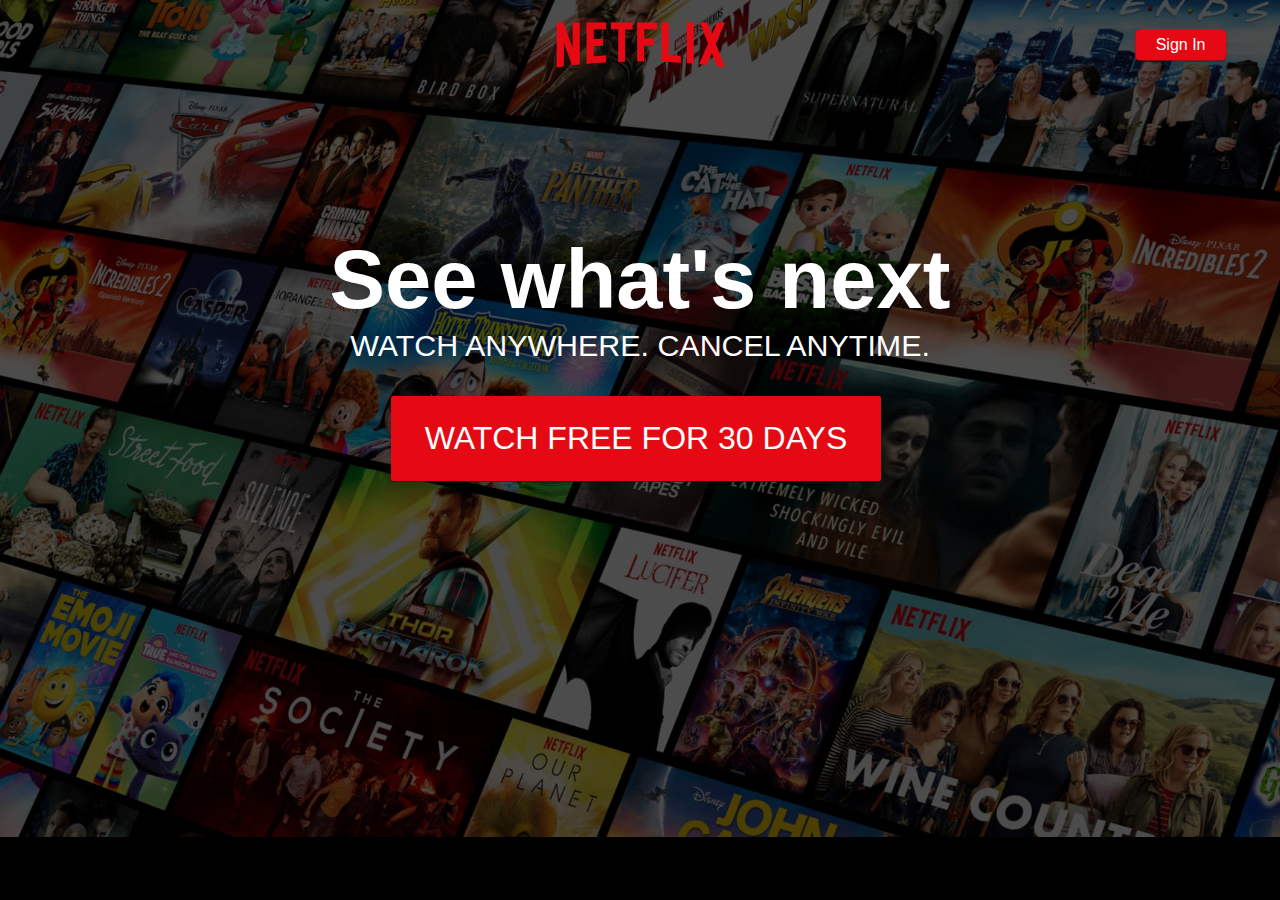
==== index.html @ 0a5d641a "Showcase Finished" ====
<!DOCTYPE html>
<html lang="en">
<head>
    <meta charset="UTF-8">
    <meta name="viewport" content="width=device-width, initial-scale=1.0">
    <meta http-equiv="X-UA-Compatible" content="ie=edge">
    <link rel="stylesheet" href="https://use.fontawesome.com/releases/v5.8.2/css/all.css" integrity="sha384-oS3vJWv+0UjzBfQzYUhtDYW+Pj2yciDJxpsK1OYPAYjqT085Qq/1cq5FLXAZQ7Ay" crossorigin="anonymous">
    <link rel="stylesheet" href="css/Style.css">
    <title>Netflix - Watch TV Shows Online, Watch Movies Online</title>
</head>
<body>
    <header class="showcase">
        <div class="showcase-top">
            <img src="img/logo.png" alt="Netflix Logo">
            <a href="#" class="btn btn-rounded">Sign In</a>
        </div>
        <div class="showcase-content">
            <h1>See what's next</h1>
            <p>Watch Anywhere. Cancel Anytime.</p>
            <a href="#" class="btn btn-xl">
                Watch Free for 30 Days <i class="fas fa-chevron-right btn-icon"></i>
            </a>
        </div>
    </header>    
</body>
</html>
---- css/Style.css ----
:root {
    --primary-color: #e50914;
}

* {
    box-sizing: border-box;
    margin: 0;
    padding: 0;
}

body {
    font-family: Arial, Helvetica, sans-serif;
    -webkit-font-smoothing: antialiased;
    background: #000;
    color: #999;
}

ul {
    list-style: none;
}

h1, h2, h3, h4 {
    color: #fff;
}

a {
    color: #fff;
    text-decoration: none;
}

p {
    margin: 0.5rem 0;
}

img {
    width: 100%;
}

.showcase {
    width: 100%;
    height: 93vh;
    position: relative;
    background: url('../img/background.jpg') no-repeat center center/cover;
}

.showcase::after {
    content: '';
    position: absolute;
    top: 0;
    left: 0;
    width: 100%;
    height: 100%;
    z-index: 1;
    background: rgba(0,0,0, 0.6);
    box-shadow: inset 120px 100px 250px #000000, inset -120px -100px -250px #000000;
}

.showcase-top {
    position: relative;
    height: 90px;
    z-index: 2;
}

.showcase-top img {
    width: 170px;
    position: absolute;
    top: 50%;
    left: 50%;
    transform: translate(-50%, -50%);
}

.showcase-top a {
    position: absolute;
    top: 50%;
    right: 0;
    transform: translate(-50%, -50%);
}

.showcase-content {
    position: relative;
    margin: auto;
    display: flex;
    flex-direction: column;
    justify-content: center;
    align-items: center;
    text-align: center;
    margin-top: 9rem;
    z-index: 2;
}

.showcase-content h1 {
    font-weight: 700;
    font-size: 5.2rem;
    line-height: 1.1;
    margin-bottom: 0 0 2rem;
}

.showcase-content p {
    text-transform: uppercase;
    color: #fff;
    font-weight: 400;
    font-size: 1.9rem;
    line-height: 1.25;
    margin: 0 0 2rem;
}

.btn {
    display: inline-block;
    background: var(--primary-color);
    color: #fff;
    padding: 0.4rem 1.3rem;
    font-size: 1rem;
    text-align: center;
    border: none;
    cursor: pointer;
    margin-right: 0.5rem;
    outline: none;
    box-shadow: 0 1px 0 rgba(0,0,0, 0.45);
    border-radius: 2px;
}

.btn:hover {
    opacity: 0.9;
}

.btn-rounded {
    border-radius: 5px;
}

.btn-xl {
    font-size: 2rem;
    padding: 1.5rem 2.1rem;
    text-transform: uppercase;
}

.btn-lg {
    font-size: 1rem;
    padding: 0.8 1.3rem;
    text-transform: uppercase;
}
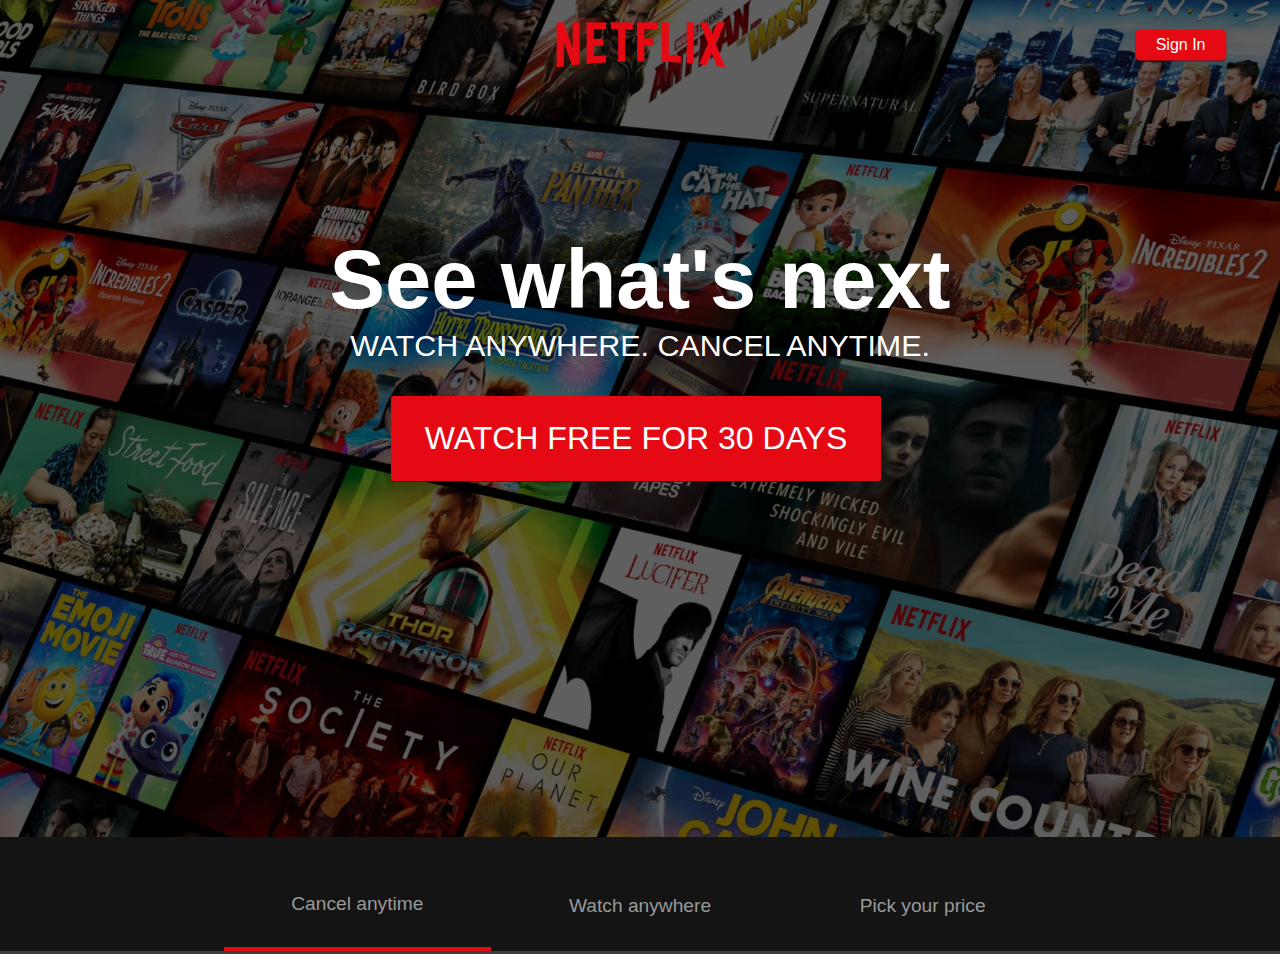
==== commit 96827873: "Tabs (basic) Finished" ====
--- a/index.html
+++ b/index.html
@@ -22,5 +22,22 @@
             </a>
         </div>
     </header>    
+
+    <section class="tabs">
+        <div class="container">
+            <div id="tab-1" class="tab-item tab-border">
+                <i class="fas fa-door-open fa-3x"></i>
+                <p class="hide-sm">Cancel anytime</p>
+            </div>
+            <div id="tab-2" class="tab-item">
+                <i class="fas fa-tablet-alt fa-3x"></i>
+                <p class="hide-sm">Watch anywhere</p>
+            </div>
+            <div id="tab-3" class="tab-item">
+                <i class="fas fa-tags fa-3x"></i>
+                <p class="hide-sm">Pick your price</p>
+            </div>
+        </div>
+    </section>
 </body>
 </html>--- a/css/Style.css
+++ b/css/Style.css
@@ -1,5 +1,6 @@
 :root {
     --primary-color: #e50914;
+    --dark-color: #141414;
 }
 
 * {
@@ -51,7 +52,7 @@
     width: 100%;
     height: 100%;
     z-index: 1;
-    background: rgba(0,0,0, 0.6);
+    background: rgba(0,0,0, 0.5);
     box-shadow: inset 120px 100px 250px #000000, inset -120px -100px -250px #000000;
 }
 
@@ -104,6 +105,47 @@
     margin: 0 0 2rem;
 }
 
+.tabs {
+    background: var(--dark-color);
+    padding-top: 1rem;
+    border-bottom: 3px solid #3d3d3d;
+}
+
+.tabs .container {
+    display: grid;
+    grid-template-columns: repeat(3, 1fr);
+    grid-gap: 1rem;
+    align-items: center;
+    justify-content: center;
+    text-align: center;
+}
+
+.tabs p {
+    font-size: 1.2rem;
+    padding-top: 0.5rem;
+}
+
+.tabs .container > div {
+    padding: 1.5rem 0;
+}
+
+.tabs .container > div:hover {
+    color: #fff;
+    cursor: pointer;
+}
+
+.tab-border {
+    border-bottom: var(--primary-color) 4px solid;
+}
+
+.container {
+    max-width: 70%;
+    margin: auto;
+    overflow: hidden;
+    padding: 0 2rem;
+}
+
+
 .btn {
     display: inline-block;
     background: var(--primary-color);
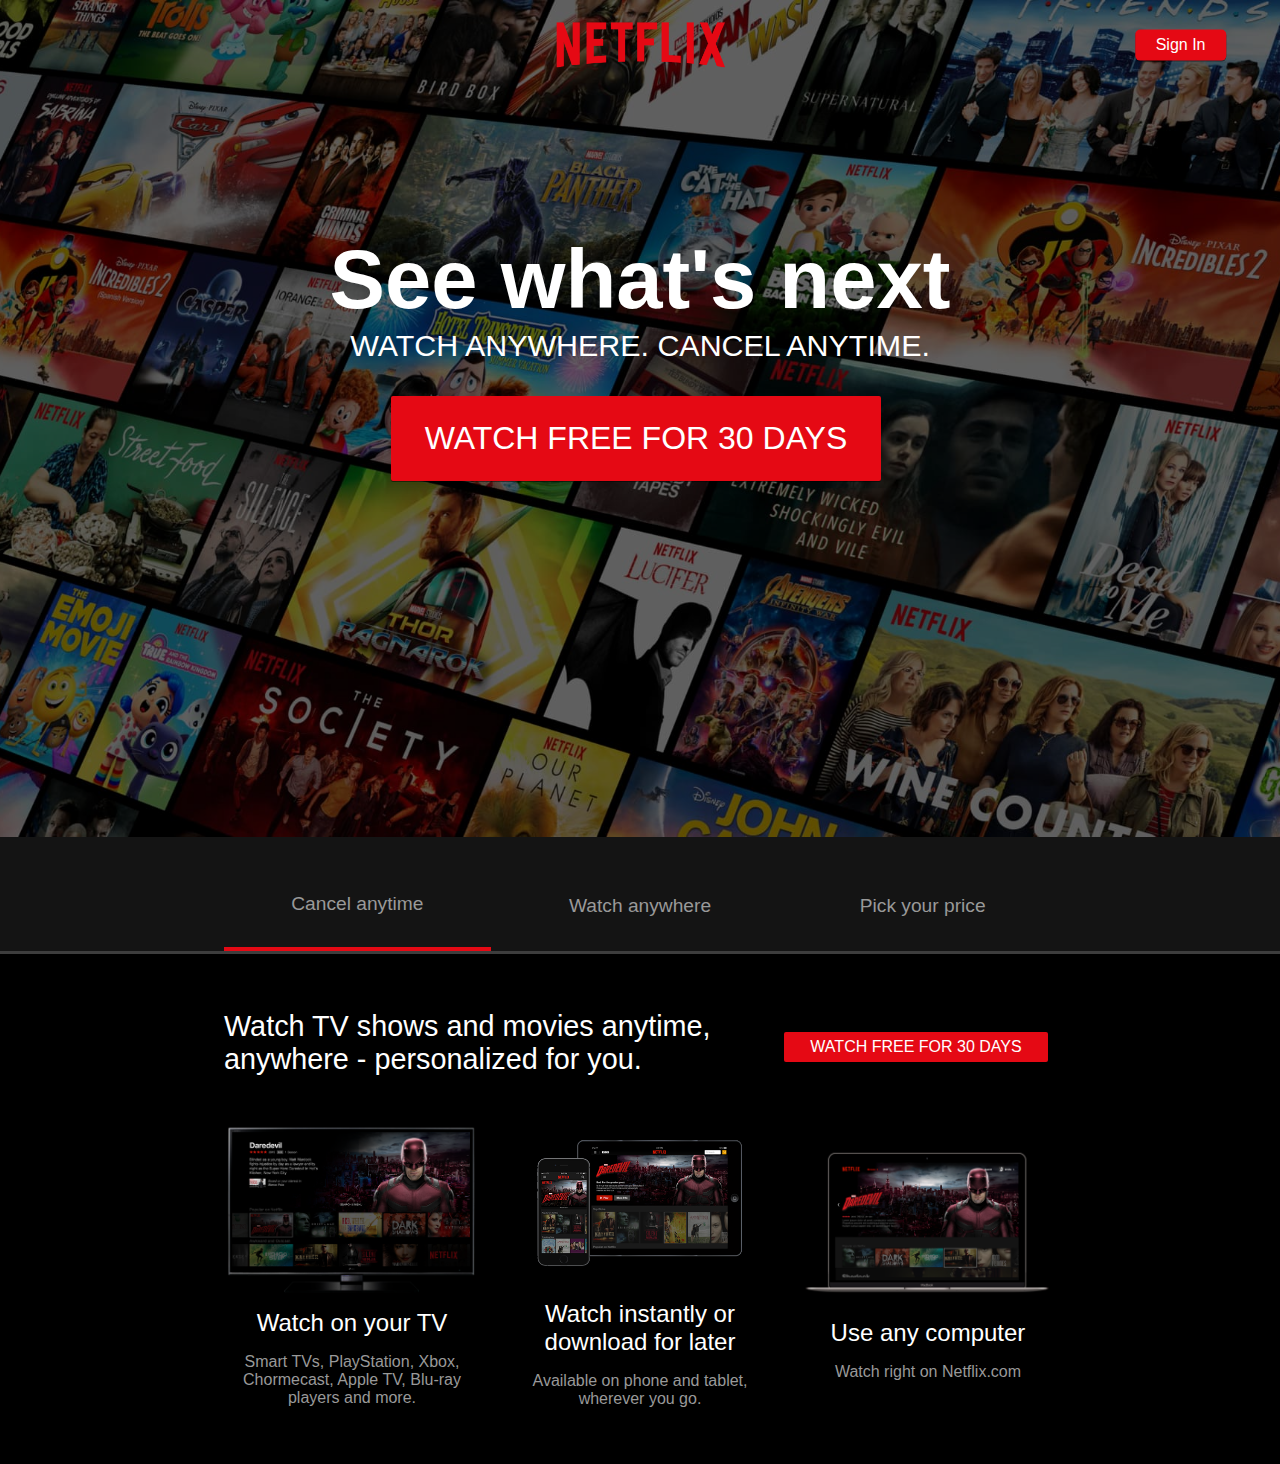
==== commit 868dd618: "Tab Content 1-2 Finished" ====
--- a/index.html
+++ b/index.html
@@ -39,5 +39,51 @@
             </div>
         </div>
     </section>
+
+    <section class="tab-content">
+        <div class="container">
+            <!-- <div id="tab-1-content" class="tab-content-item show">
+                <div class="tab-1-content-inner">
+                    <div>
+                        <p class="text-lg">
+                            If you decide Netflix isn't for you - no problem. No commitment. Cancel online anytime.
+                        </p>
+                        <a href="#" class="btn btn-lg">Watch Free For 30 Days</a>
+                    </div>
+                    <img src="img/tab-content-1.png" alt="Tab 1">
+                </div>
+            </div> -->
+            <div id="tab-2-content" class="tab-content-item">
+                <div class="tab-2-content-top">
+                    <p class="text-lg">
+                        Watch TV shows and movies anytime, anywhere - personalized for you.
+                    </p>
+                    <a href="#" class="btn btn-lg">Watch Free For 30 Days</a>
+                </div>
+                <div class="tab-2-content-bottom">
+                    <div>
+                        <img src="img/tab-content-2-1.png" alt="Tab 2-1">
+                        <p class="text-md">Watch on your TV</p>
+                        <p class="text-dark">
+                            Smart TVs, PlayStation, Xbox, Chormecast, Apple TV, Blu-ray players and more.
+                        </p>
+                    </div>
+                    <div>
+                        <img src="img/tab-content-2-2.png" alt="Tab 2-1">
+                        <p class="text-md">Watch instantly or download for later</p>
+                        <p class="text-dark">
+                            Available on phone and tablet, wherever you go.
+                        </p>
+                    </div>
+                    <div>
+                        <img src="img/tab-content-2-3.png" alt="Tab 2-1">
+                        <p class="text-md">Use any computer</p>
+                        <p class="text-dark">Watch right on Netflix.com</p>
+                        </p>
+                    </div>
+                </div>
+            </div>
+        </div>
+    </section>
 </body>
 </html>--- a/css/Style.css
+++ b/css/Style.css
@@ -138,6 +138,40 @@
     border-bottom: var(--primary-color) 4px solid;
 }
 
+.tab-content {
+    padding: 3rem 0;
+    background: #000;
+    color: #fff;
+}
+
+#tab-1-content .tab-1-content-inner {
+    display: grid;
+    grid-template-columns: repeat(2, 1fr);
+    grid-gap: 2rem;
+    align-items: center;
+    justify-content: center;
+}
+
+#tab-2-content .tab-2-content-top {
+    display: grid;
+    grid-template-columns: 2fr 1fr;
+    grid-gap: 1rem;
+    justify-content: center;
+    align-items: center;
+}
+
+#tab-2-content .tab-2-content-bottom {
+    margin-top: 2rem;
+    display: grid;
+    grid-template-columns: repeat(3, 1fr);
+    grid-gap: 2rem;
+    justify-content: center;
+    align-items: center;
+    text-align: center;
+}
+
+
+
 .container {
     max-width: 70%;
     margin: auto;
@@ -145,6 +179,23 @@
     padding: 0 2rem;
 }
 
+.text-lg {
+    font-size: 1.8rem;
+    margin-bottom: 1rem;
+}
+
+.text-md {
+    font-size: 1.5rem;
+    margin-bottom: 1rem;
+}
+
+.text-center {
+    text-align: center;
+}
+
+.text-dark {
+    color: #999;
+}
 
 .btn {
     display: inline-block;
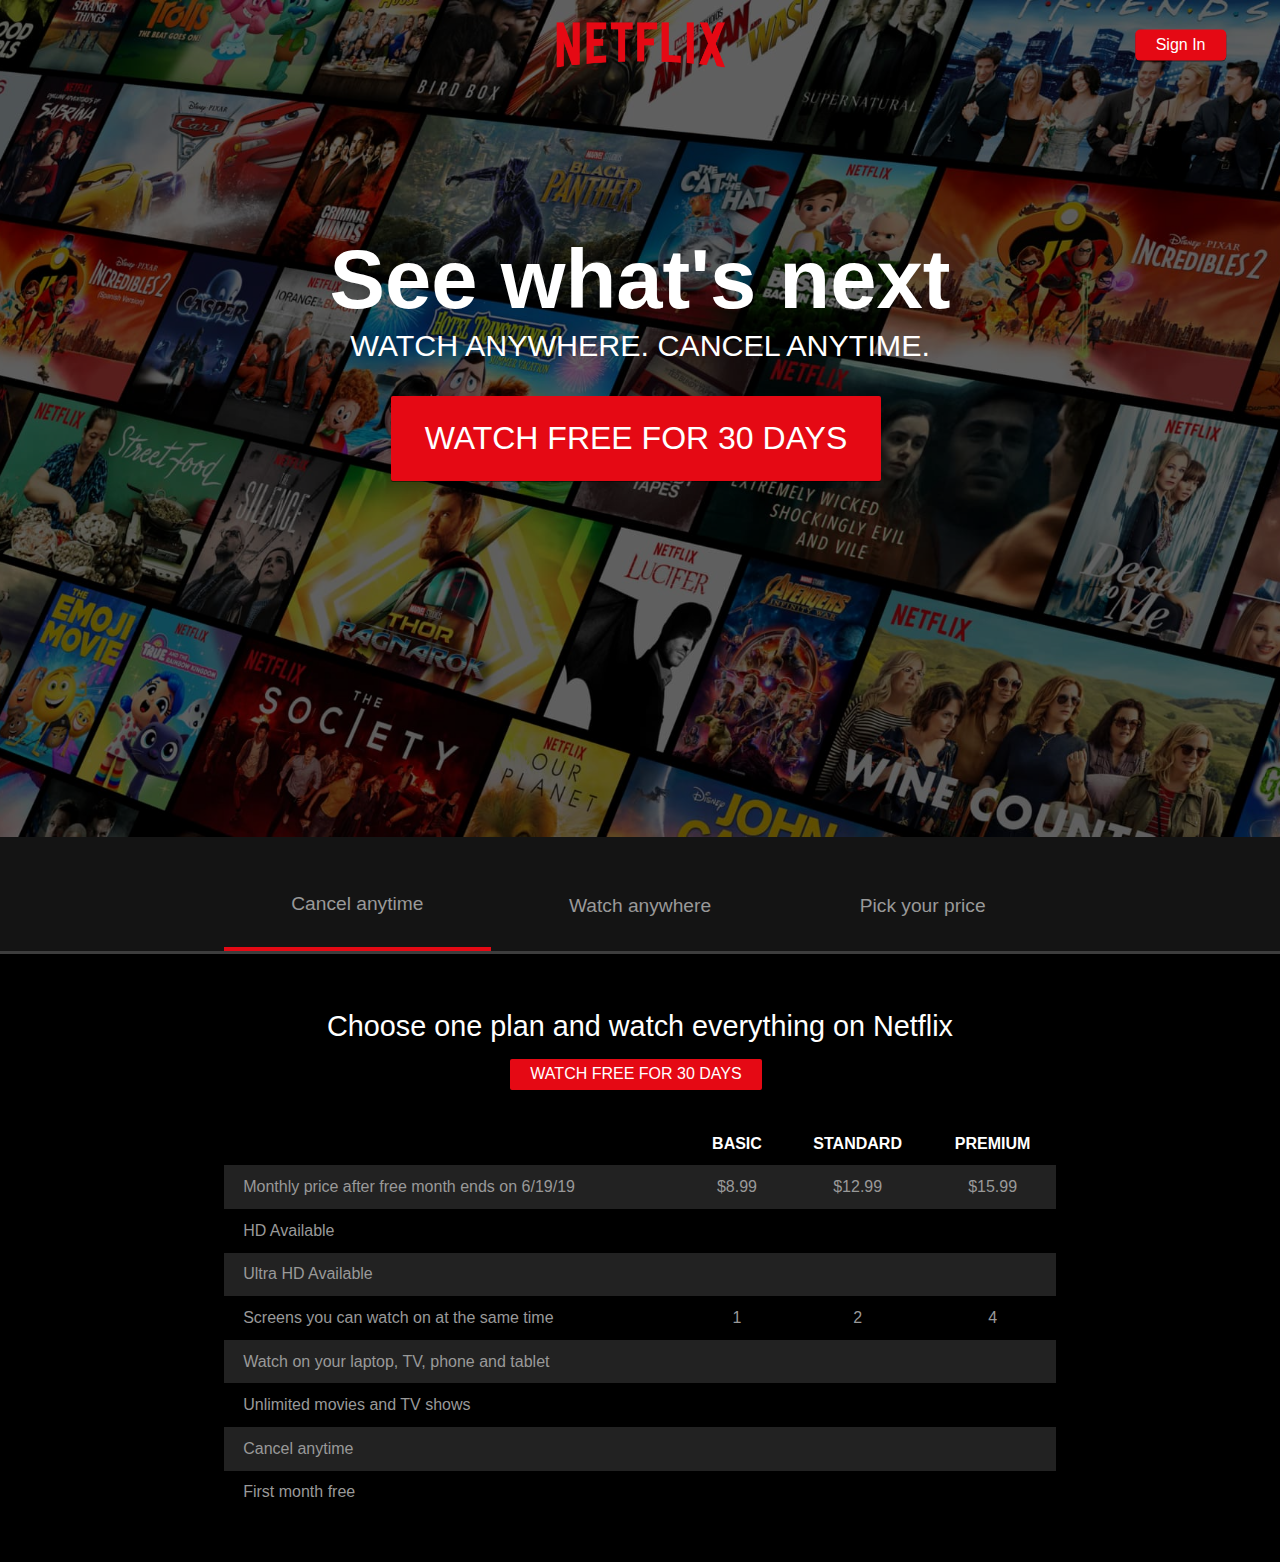
==== commit b5ffd579: "Tab 3 Finished" ====
--- a/index.html
+++ b/index.html
@@ -1,13 +1,16 @@
 <!DOCTYPE html>
 <html lang="en">
+
 <head>
     <meta charset="UTF-8">
     <meta name="viewport" content="width=device-width, initial-scale=1.0">
     <meta http-equiv="X-UA-Compatible" content="ie=edge">
-    <link rel="stylesheet" href="https://use.fontawesome.com/releases/v5.8.2/css/all.css" integrity="sha384-oS3vJWv+0UjzBfQzYUhtDYW+Pj2yciDJxpsK1OYPAYjqT085Qq/1cq5FLXAZQ7Ay" crossorigin="anonymous">
+    <link rel="stylesheet" href="https://use.fontawesome.com/releases/v5.8.2/css/all.css"
+        integrity="sha384-oS3vJWv+0UjzBfQzYUhtDYW+Pj2yciDJxpsK1OYPAYjqT085Qq/1cq5FLXAZQ7Ay" crossorigin="anonymous">
     <link rel="stylesheet" href="css/Style.css">
     <title>Netflix - Watch TV Shows Online, Watch Movies Online</title>
 </head>
+
 <body>
     <header class="showcase">
         <div class="showcase-top">
@@ -21,7 +24,7 @@
                 Watch Free for 30 Days <i class="fas fa-chevron-right btn-icon"></i>
             </a>
         </div>
-    </header>    
+    </header>
 
     <section class="tabs">
         <div class="container">
@@ -53,7 +56,7 @@
                     <img src="img/tab-content-1.png" alt="Tab 1">
                 </div>
             </div> -->
-            <div id="tab-2-content" class="tab-content-item">
+            <!-- <div id="tab-2-content" class="tab-content-item">
                 <div class="tab-2-content-top">
                     <p class="text-lg">
                         Watch TV shows and movies anytime, anywhere - personalized for you.
@@ -82,8 +85,75 @@
                         </p>
                     </div>
                 </div>
+            </div> -->
+            <div id="tab-3-content" class="tab-content-item">
+                <div class="text-center">
+                    <p class="text-lg">Choose one plan and watch everything on Netflix</p>
+                    <a href="#" class="btn btn-lg">Watch Free For 30 Days</a>
+                </div>
+                <table class="table">
+                    <thead>
+                        <tr>
+                            <th></th>
+                            <th>Basic</th>
+                            <th>Standard</th>
+                            <th>Premium</th>
+                        </tr>
+                    </thead>
+                    <tbody>
+                        <tr>
+                            <td>Monthly price after free month ends on 6/19/19</td>
+                            <td>$8.99</td>
+                            <td>$12.99</td>
+                            <td>$15.99</td>
+                        </tr>
+                        <tr>
+                            <td>HD Available</td>
+                            <td><i class="fas fa-times"></i></td>
+                            <td><i class="fas fa-check"></i></td>
+                            <td><i class="fas fa-check"></i></td>
+                        </tr>
+                        <tr>
+                            <td>Ultra HD Available</td>
+                            <td><i class="fas fa-times"></i></td>
+                            <td><i class="fas fa-times"></i></td>
+                            <td><i class="fas fa-check"></i></td>
+                        </tr>
+                        <tr>
+                            <td>Screens you can watch on at the same time</td>
+                            <td>1</td>
+                            <td>2</td>
+                            <td>4</td>
+                        </tr>
+                        <tr>
+                            <td>Watch on your laptop, TV, phone and tablet</td>
+                            <td><i class="fas fa-check"></i></td>
+                            <td><i class="fas fa-check"></i></td>
+                            <td><i class="fas fa-check"></i></td>
+                        </tr>
+                        <tr>
+                            <td>Unlimited movies and TV shows</td>
+                            <td><i class="fas fa-check"></i></td>
+                            <td><i class="fas fa-check"></i></td>
+                            <td><i class="fas fa-check"></i></td>
+                        </tr>
+                        <tr>
+                            <td>Cancel anytime</td>
+                            <td><i class="fas fa-check"></i></td>
+                            <td><i class="fas fa-check"></i></td>
+                            <td><i class="fas fa-check"></i></td>
+                        </tr>
+                        <tr>
+                            <td>First month free</td>
+                            <td><i class="fas fa-check"></i></td>
+                            <td><i class="fas fa-check"></i></td>
+                            <td><i class="fas fa-check"></i></td>
+                        </tr>
+                    </tbody>
+                </table>
             </div>
         </div>
     </section>
 </body>
+
 </html>--- a/css/Style.css
+++ b/css/Style.css
@@ -170,7 +170,31 @@
     text-align: center;
 }
 
-
+.table {
+    width: 100%;
+    margin-top: 2rem;
+    border-collapse: collapse;
+    border-spacing: 0;
+}
+
+.table thead th {
+    text-transform: uppercase;
+    padding: 0.8rem;
+}
+
+.table tbody tr td {
+    color: #999;
+    padding: 0.8rem 1.2rem;
+    text-align: center;
+}
+
+.table tbody tr td:first-child {
+    text-align: left;
+}
+
+.table tbody tr:nth-child(odd) {
+    background: #222;
+}
 
 .container {
     max-width: 70%;
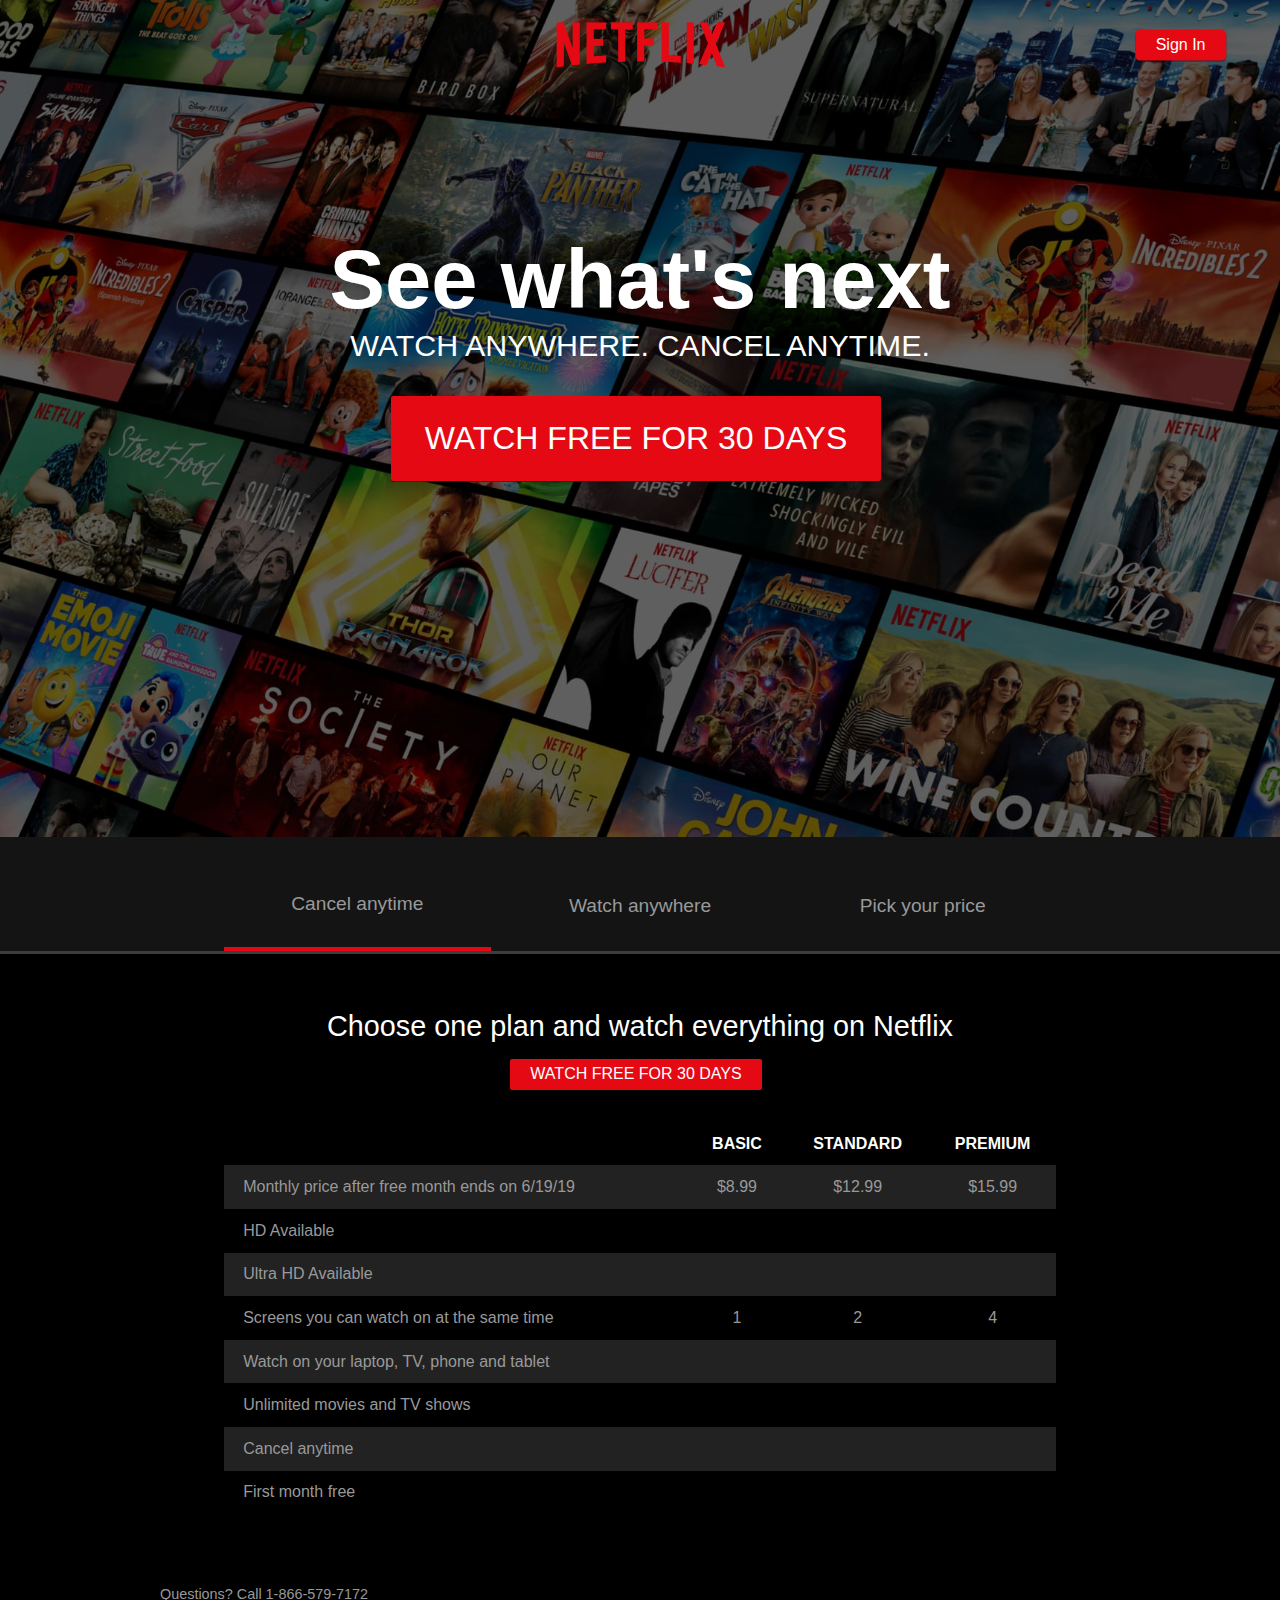
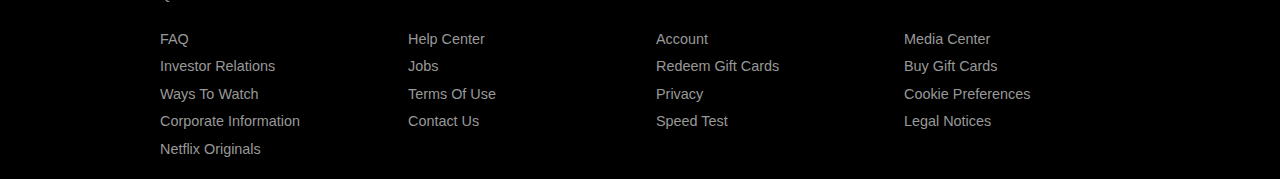
==== commit 1c782f15: "Media Queries Added" ====
--- a/index.html
+++ b/index.html
@@ -154,6 +154,37 @@
             </div>
         </div>
     </section>
+
+    <footer class="footer">
+        <p>Questions? Call 1-866-579-7172</p>
+        <div class="footer-cols">
+            <ul>
+                <li><a href="#">FAQ</a></li>
+                <li><a href="#">Investor Relations</a></li>
+                <li><a href="#">Ways To Watch</a></li>
+                <li><a href="#">Corporate Information</a></li>
+                <li><a href="#">Netflix Originals</a></li>
+            </ul>
+            <ul>
+                <li><a href="#">Help Center</a></li>
+                <li><a href="#">Jobs</a></li>
+                <li><a href="#">Terms Of Use</a></li>
+                <li><a href="#">Contact Us</a></li>
+            </ul>
+            <ul>
+                <li><a href="#">Account</a></li>
+                <li><a href="#">Redeem Gift Cards</a></li>
+                <li><a href="#">Privacy</a></li>
+                <li><a href="#">Speed Test</a></li>
+            </ul>
+            <ul>
+                <li><a href="#">Media Center</a></li>
+                <li><a href="#">Buy Gift Cards</a></li>
+                <li><a href="#">Cookie Preferences</a></li>
+                <li><a href="#">Legal Notices</a></li>
+            </ul>
+        </div>
+    </footer>
 </body>
 
 </html>--- a/css/Style.css
+++ b/css/Style.css
@@ -196,6 +196,31 @@
     background: #222;
 }
 
+.footer {
+    max-width: 75%;
+    margin: 1rem auto;
+    overflow: auto;
+}
+
+.footer, .footer a {
+    color: #999;
+    font-size: 0.9rem;
+}
+
+.footer p {
+    margin-bottom: 1.5rem;
+}
+
+.footer .footer-cols {
+    display: grid;
+    grid-template-columns: repeat(4, 1fr);
+    grid-gap: 2rem;
+}
+
+.footer li {
+    line-height: 1.9;
+}
+
 .container {
     max-width: 70%;
     margin: auto;
@@ -254,4 +279,58 @@
     font-size: 1rem;
     padding: 0.8 1.3rem;
     text-transform: uppercase;
+}
+
+@media(max-width: 960px) {
+    .showcase {
+        height: 70vh;
+    }
+    .hide-sm {
+        display: none;
+    }
+    .showcase-top img {
+        top: 30%;
+        left: 5%;
+        transform: translate(0)
+    }
+    .showcase-content h1 {
+        font-size: 3.7rem;
+        line-height: 1;
+    }
+    .showcase-content p {
+        font-size: 1.5rem;
+    }
+    .footer .footer-cols {
+        grid-template-columns: repeat(2, 1fr);
+    }
+    .btn-xl {
+        font-size: 1.5rem;
+        padding: 1.4rem 2rem;
+    }
+    .text-xl {
+        font-size: 1.5rem;
+    }
+    .text-lg {
+        font-size: 1.3rem;
+    }
+    .text-md {
+        font-size: 1rem;
+    }
+}
+
+@media(max-width: 700px) {
+    .showcase::after {
+        box-shadow: inset 80 80 250px #000000, inset -80 -80 -250px #000000;
+    }
+    #tab-1-content .tab-1-content-inner {
+        grid-template-columns: 1fr;
+        text-align: center;
+    }
+    #tab-2-content .tab-2-content-inner {
+        display: block;
+        text-align: center;
+    }
+    #tab-3-content .tab-3-content-inner {
+        grid-template-columns: 1fr;
+    }
 }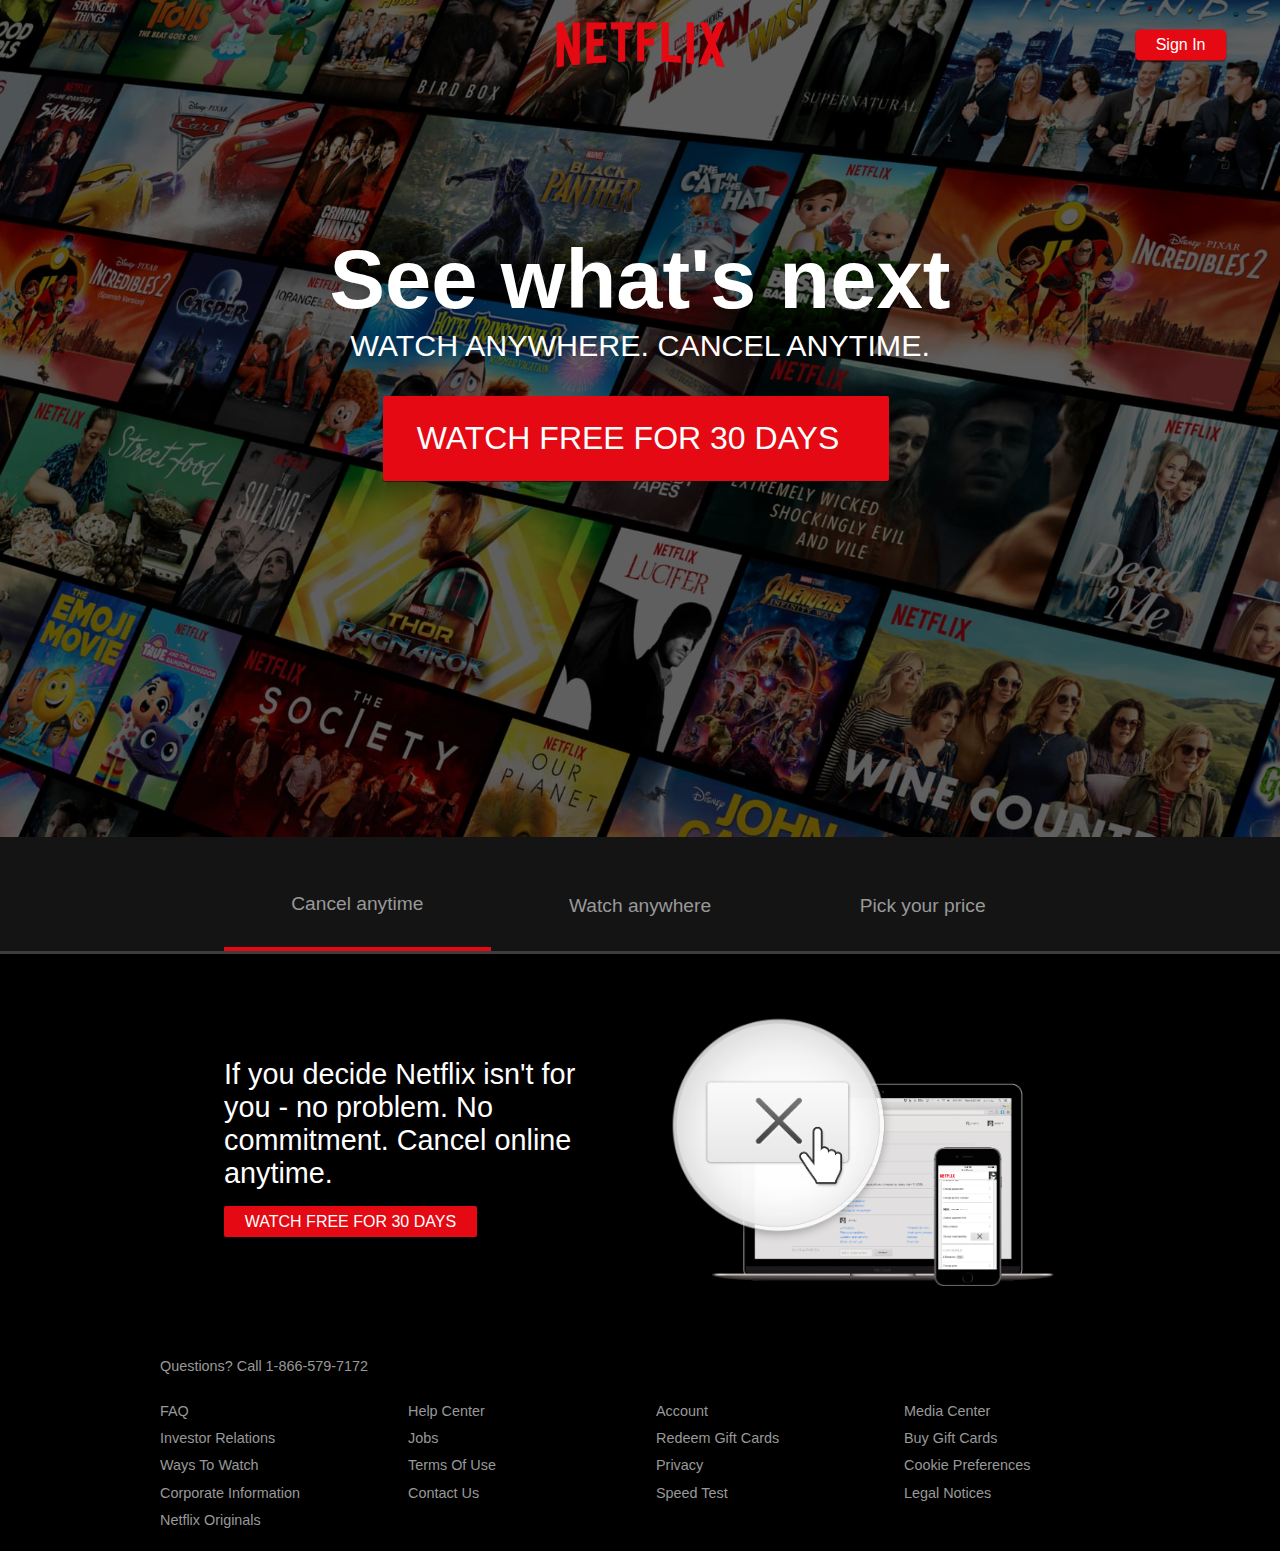
==== commit e88075b4: "Functionality Added - Clone Finished" ====
--- a/index.html
+++ b/index.html
@@ -45,7 +45,7 @@
 
     <section class="tab-content">
         <div class="container">
-            <!-- <div id="tab-1-content" class="tab-content-item show">
+            <div id="tab-1-content" class="tab-content-item show">
                 <div class="tab-1-content-inner">
                     <div>
                         <p class="text-lg">
@@ -55,8 +55,8 @@
                     </div>
                     <img src="img/tab-content-1.png" alt="Tab 1">
                 </div>
-            </div> -->
-            <!-- <div id="tab-2-content" class="tab-content-item">
+            </div>
+            <div id="tab-2-content" class="tab-content-item">
                 <div class="tab-2-content-top">
                     <p class="text-lg">
                         Watch TV shows and movies anytime, anywhere - personalized for you.
@@ -85,7 +85,7 @@
                         </p>
                     </div>
                 </div>
-            </div> -->
+            </div>
             <div id="tab-3-content" class="tab-content-item">
                 <div class="text-center">
                     <p class="text-lg">Choose one plan and watch everything on Netflix</p>
@@ -185,6 +185,8 @@
             </ul>
         </div>
     </footer>
+
+    <script src="js/Main.js"></script>
 </body>
 
 </html>--- a/css/Style.css
+++ b/css/Style.css
@@ -144,6 +144,16 @@
     color: #fff;
 }
 
+#tab-1-content,
+#tab-2-content,
+#tab-3-content {
+    display: none;
+}
+
+.show {
+    display: block !important;
+}
+
 #tab-1-content .tab-1-content-inner {
     display: grid;
     grid-template-columns: repeat(2, 1fr);
@@ -281,6 +291,10 @@
     text-transform: uppercase;
 }
 
+.btn-icon {
+    margin-left: 1rem;
+}
+
 @media(max-width: 960px) {
     .showcase {
         height: 70vh;
